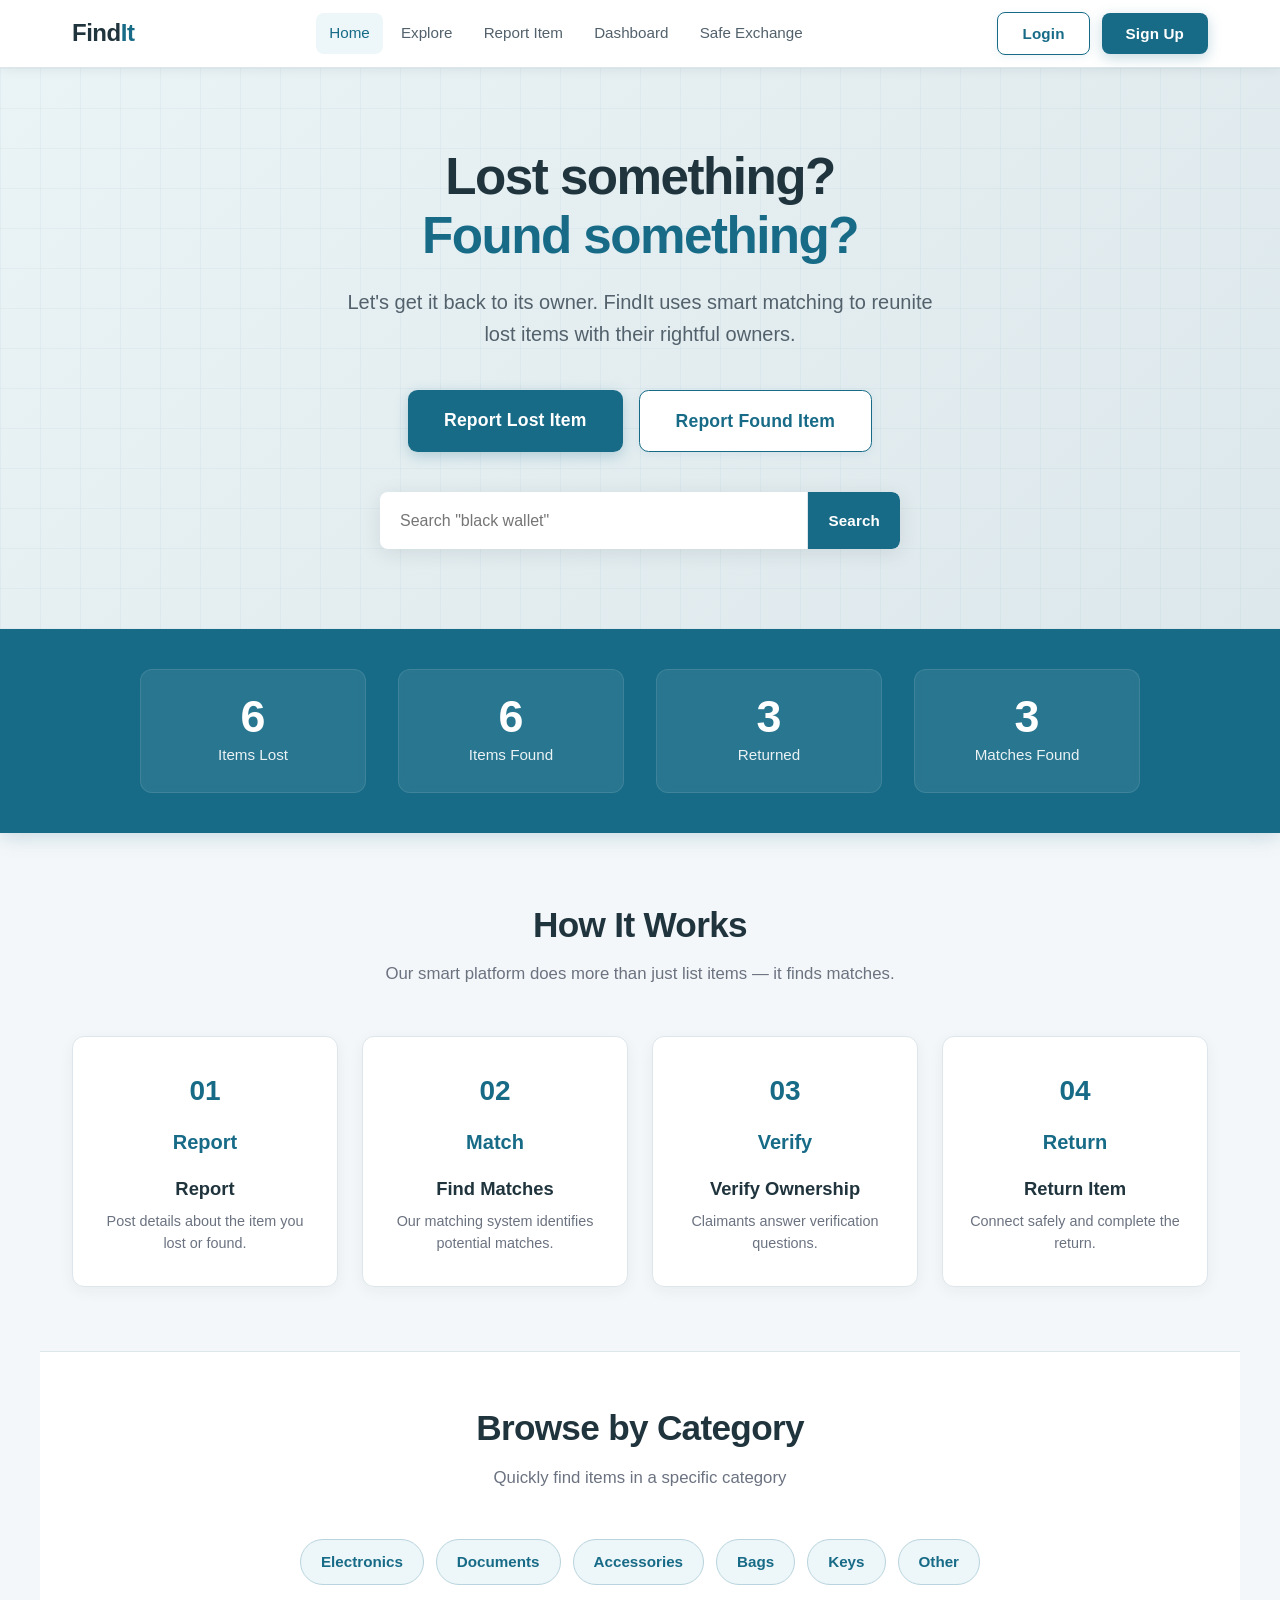
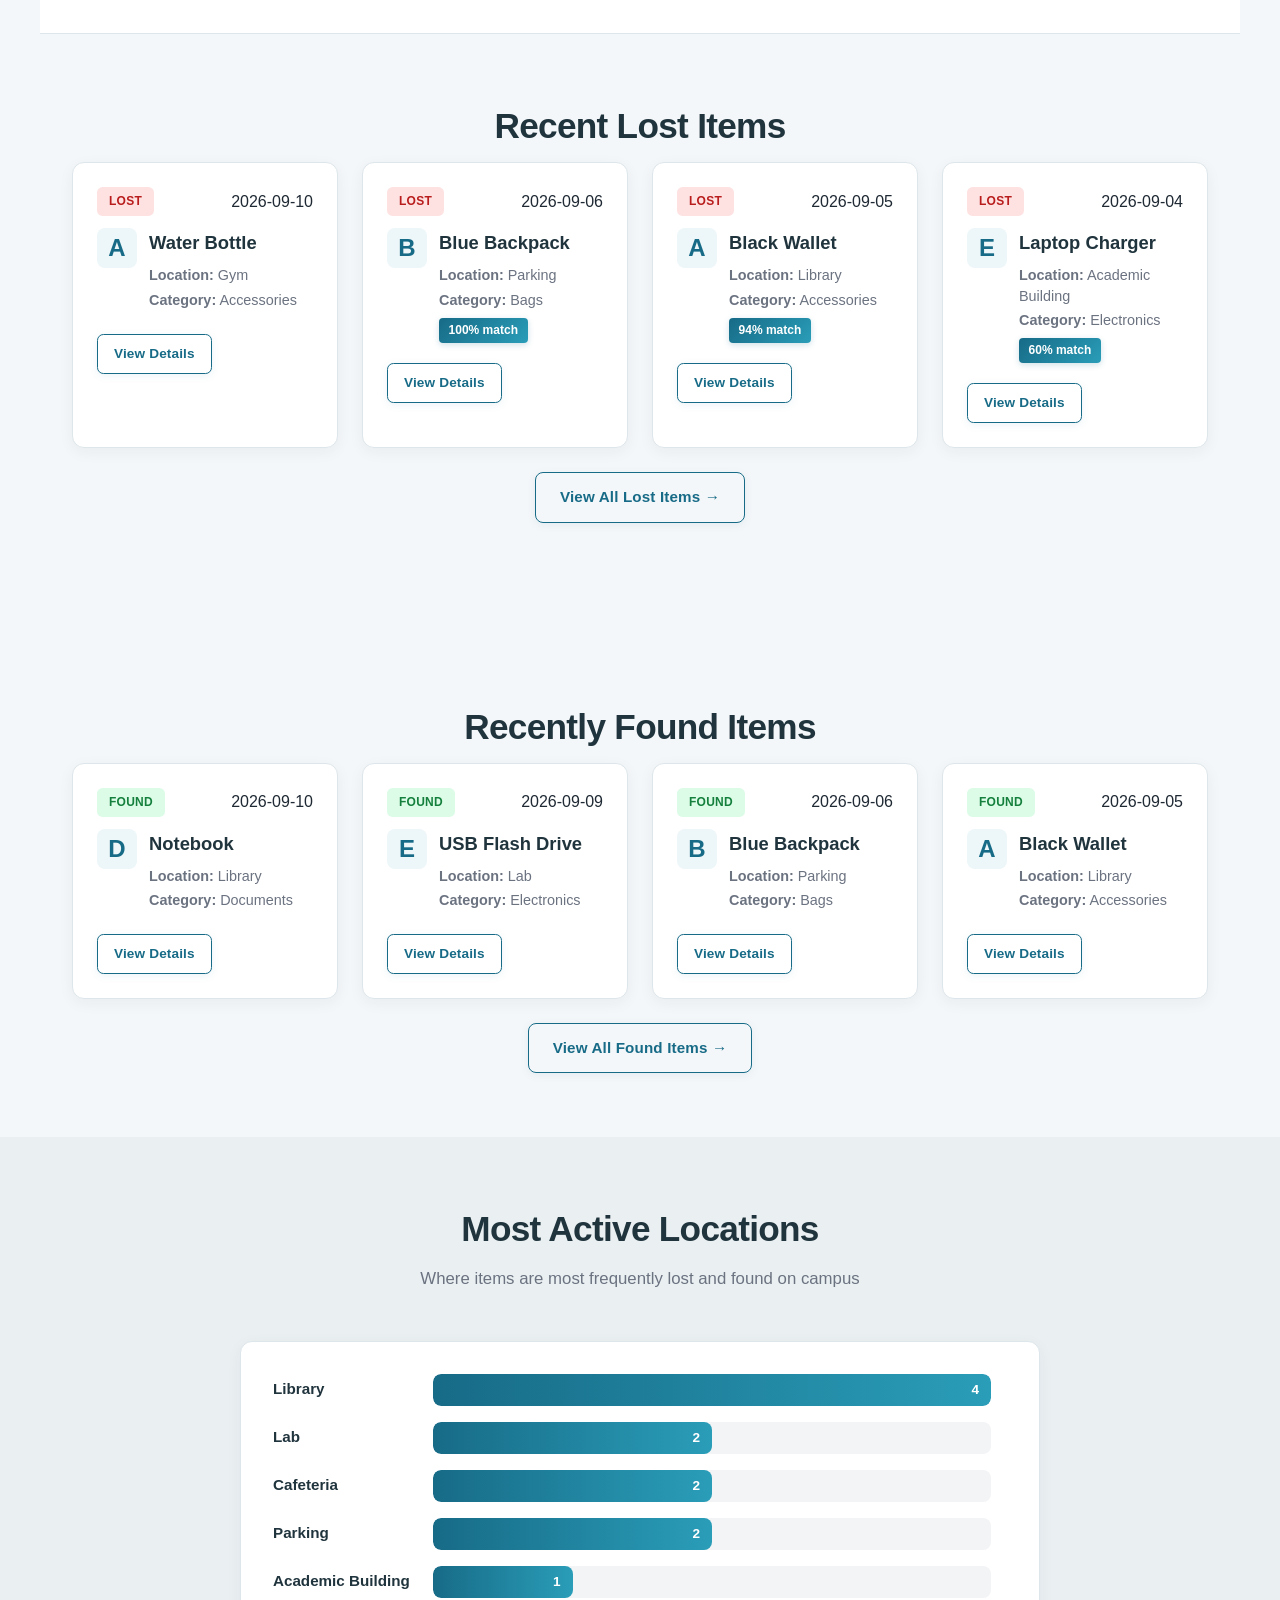
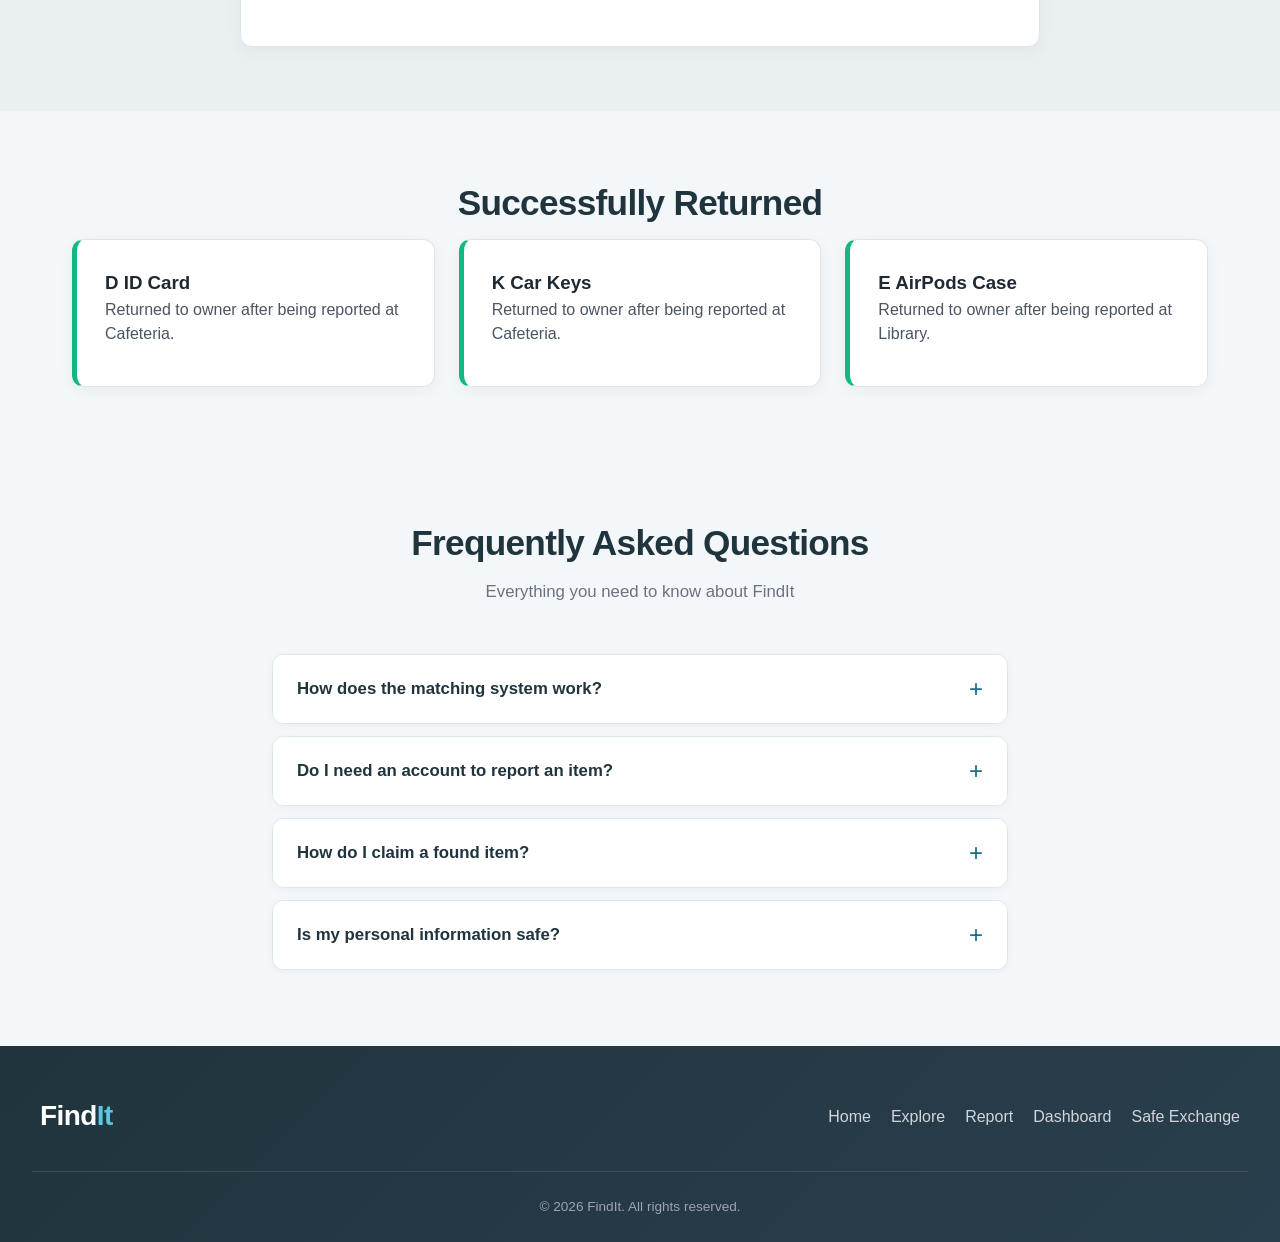
==== index.html @ 4345bff4 "Initial project snapshot\n\nCo-authored-by: Copilot <223556219+Copilot@users.noreply.github.com>" ====
<!DOCTYPE html>
<html lang="en">
<head>
    <meta charset="UTF-8">
    <meta name="viewport" content="width=device-width, initial-scale=1.0">
    <title>FindIt — Smart Lost & Found Platform</title>
    <link rel="stylesheet" href="css/style.css">
</head>
<body>
    <nav class="navbar">
        <div class="nav-container">
            <a href="index.html" class="nav-brand">
                <span>Find<span class="brand-accent">It</span></span>
            </a>
            <div class="nav-links" id="navLinks">
                <a href="index.html" class="nav-link active">Home</a>
                <a href="explore.html" class="nav-link">Explore</a>
                <a href="report.html" class="nav-link">Report Item</a>
                <a href="dashboard.html" class="nav-link">Dashboard</a>
                <a href="safe-exchange.html" class="nav-link">Safe Exchange</a>
            </div>
            <div class="nav-auth" id="navAuth"></div>
            <button class="hamburger" id="hamburger" aria-label="Menu">
                <span></span><span></span><span></span>
            </button>
        </div>
    </nav>

    <section class="hero">
        <div class="hero-bg-pattern"></div>
        <div class="hero-content">
            <h1 class="hero-title">Lost something?<br>
                <span class="hero-highlight">Found something?</span>
            </h1>
            <p class="hero-subtitle">Let's get it back to its owner. FindIt uses smart matching to reunite lost items with their rightful owners.</p>
            <div class="hero-buttons">
                <a href="report.html?type=lost" class="btn btn-primary btn-lg">Report Lost Item</a>
                <a href="report.html?type=found" class="btn btn-secondary btn-lg">Report Found Item</a>
            </div>
            <div class="hero-search">
                <input type="text" id="heroSearchInput" placeholder='Search "black wallet"' class="hero-search-input">
                <button class="btn btn-search" id="heroSearchBtn">Search</button>
            </div>
        </div>
    </section>

    <section class="stats-banner">
        <div class="stats-container" id="statsContainer">
            <div class="stat-card"><div class="stat-number" id="statLost">0</div><div class="stat-label">Items Lost</div></div>
            <div class="stat-card"><div class="stat-number" id="statFound">0</div><div class="stat-label">Items Found</div></div>
            <div class="stat-card"><div class="stat-number" id="statReturned">0</div><div class="stat-label">Returned</div></div>
            <div class="stat-card"><div class="stat-number" id="statMatches">0</div><div class="stat-label">Matches Found</div></div>
        </div>
    </section>

    <section class="how-it-works">
        <h2 class="section-title">How It Works</h2>
        <p class="section-subtitle">Our smart platform does more than just list items — it finds matches.</p>
        <div class="steps-grid">
            <div class="step-card"><div class="step-number">01</div><div class="step-icon">Report</div><h3>Report</h3><p>Post details about the item you lost or found.</p></div>
            <div class="step-card"><div class="step-number">02</div><div class="step-icon">Match</div><h3>Find Matches</h3><p>Our matching system identifies potential matches.</p></div>
            <div class="step-card"><div class="step-number">03</div><div class="step-icon">Verify</div><h3>Verify Ownership</h3><p>Claimants answer verification questions.</p></div>
            <div class="step-card"><div class="step-number">04</div><div class="step-icon">Return</div><h3>Return Item</h3><p>Connect safely and complete the return.</p></div>
        </div>
    </section>

    <section class="category-section">
        <h2 class="section-title">Browse by Category</h2>
        <p class="section-subtitle">Quickly find items in a specific category</p>
        <div class="category-chips">
            <span class="category-chip" data-category="Electronics">Electronics</span>
            <span class="category-chip" data-category="Documents">Documents</span>
            <span class="category-chip" data-category="Accessories">Accessories</span>
            <span class="category-chip" data-category="Bags">Bags</span>
            <span class="category-chip" data-category="Keys">Keys</span>
            <span class="category-chip" data-category="Other">Other</span>
        </div>
    </section>

    <section class="recent-section">
        <h2 class="section-title">Recent Lost Items</h2>
        <div class="items-grid" id="recentLostGrid"><p class="loading-placeholder">Loading items...</p></div>
        <div style="text-align:center; margin-top:1.5rem;"><a href="explore.html?filter=lost" class="btn btn-outline">View All Lost Items →</a></div>
    </section>

    <section class="recent-section" style="margin-top:3rem;">
        <h2 class="section-title">Recently Found Items</h2>
        <div class="items-grid" id="recentFoundGrid"><p class="loading-placeholder">Loading items...</p></div>
        <div style="text-align:center; margin-top:1.5rem;"><a href="explore.html?filter=found" class="btn btn-outline">View All Found Items →</a></div>
    </section>

    <section class="location-section">
        <h2 class="section-title">Most Active Locations</h2>
        <p class="section-subtitle">Where items are most frequently lost and found on campus</p>
        <div class="chart-container" id="locationChart"></div>
    </section>

    <section class="success-section">
        <h2 class="section-title">Successfully Returned</h2>
        <div class="success-stories" id="successStories"><p class="loading-placeholder">Loading success stories...</p></div>
    </section>

    <section class="faq-section">
        <h2 class="section-title">Frequently Asked Questions</h2>
        <p class="section-subtitle">Everything you need to know about FindIt</p>
        <div class="faq-item">
            <button class="faq-question">How does the matching system work?</button>
            <div class="faq-answer"><p>FindIt compares lost and found items by category, color, location, date, and keywords in the description. Items with a match score of 40% or higher are flagged as potential matches.</p></div>
        </div>
        <div class="faq-item">
            <button class="faq-question">Do I need an account to report an item?</button>
            <div class="faq-answer"><p>Yes, you need to create a free account to report lost or found items. Browsing and searching items is available to everyone without signing in.</p></div>
        </div>
        <div class="faq-item">
            <button class="faq-question">How do I claim a found item?</button>
            <div class="faq-answer"><p>Click "This Might Be Mine" on a found item's detail page. You'll answer verification questions about the item's brand and unique features to prove ownership.</p></div>
        </div>
        <div class="faq-item">
            <button class="faq-question">Is my personal information safe?</button>
            <div class="faq-answer"><p>Your contact details are only shared after a claim is approved. Verification answers are checked against item details without revealing them publicly.</p></div>
        </div>
    </section>

    <footer class="footer">
        <div class="footer-content">
            <div class="footer-brand"><span>Find<span class="brand-accent">It</span></span></div>
            <div class="footer-links"><a href="index.html">Home</a><a href="explore.html">Explore</a><a href="report.html">Report</a><a href="dashboard.html">Dashboard</a><a href="safe-exchange.html">Safe Exchange</a></div>
        </div>
        <div class="footer-bottom"><p>© 2026 FindIt. All rights reserved.</p></div>
    </footer>

    <div class="modal-overlay" id="authModal">
        <div class="modal auth-modal">
            <button class="modal-close" id="authModalClose">Close</button>
            <h2 id="authModalTitle">Welcome to FindIt</h2>
            <p class="modal-subtitle" id="authModalSubtitle">Sign in to report items and track your activity.</p>
            <form id="authForm">
                <div id="authNameField" style="display:none;">
                    <label for="authName">Full Name</label>
                    <input type="text" id="authName" placeholder="Enter your name">
                </div>
                <label for="authEmail">Email Address</label>
                <input type="email" id="authEmail" placeholder="you@campus.edu" required>
                <label for="authPassword">Password</label>
                <input type="password" id="authPassword" placeholder="Create a password" minlength="4" required>
                <button type="submit" class="btn btn-primary btn-block" id="authSubmitBtn">Sign In</button>
            </form>
            <p class="auth-toggle" id="authToggleText">New here? <a href="#" id="authToggleLink">Create an account</a></p>
        </div>
    </div>

    <!-- Safe Exchange Contact Modal -->
    <div class="modal-overlay" id="contactModal">
        <div class="modal safe-exchange-modal">
            <button class="modal-close" id="contactModalClose">Close</button>
            <h2>Safe Exchange</h2>
            <p class="modal-subtitle">We will contact the finder for you.</p>
            <div id="contact-modal-body">
                <p>Connecting you to the finder...</p>
            </div>
        </div>
    </div>

    <div class="toast-container" id="toastContainer"></div>

    <script src="js/data.js"></script>
    <script src="js/app.js"></script>
    <script src="js/safe-exchange.js"></script>
    <script src="js/index.js"></script>
</body>
</html>
---- css/style.css ----
/* ===== GLOBAL ===== */
* {
  margin: 0;
  padding: 0;
  box-sizing: border-box;
}

body {
  font-family: "Segoe UI", Arial, sans-serif;
  background-color: #f4f7f9;
  color: #1f2933;
  line-height: 1.6;
}

a {
  text-decoration: none;
  color: inherit;
}

input,
select,
textarea {
  font: inherit;
  color: inherit;
}

input:focus,
select:focus,
textarea:focus {
  outline: 2px solid rgba(23, 107, 135, 0.25);
  border-color: #176b87;
  box-shadow: 0 0 0 3px rgba(23, 107, 135, 0.08);
}

/* ===== BUTTONS ===== */
.btn {
  display: inline-block;
  padding: 0.75rem 1.5rem;
  border-radius: 0.5rem;
  font-weight: 600;
  cursor: pointer;
  border: none;
  transition: all 0.25s ease;
  font-size: 0.95rem;
  letter-spacing: 0.01em;
}

.btn-primary {
  background-color: #176b87;
  color: #fff;
  box-shadow: 0 4px 14px rgba(23, 107, 135, 0.25);
}
.btn-primary:hover {
  background-color: #12576d;
  transform: translateY(-2px);
  box-shadow: 0 6px 20px rgba(23, 107, 135, 0.35);
}

.btn-secondary {
  background-color: #fff;
  color: #176b87;
  border: 1.5px solid #176b87;
  box-shadow: 0 2px 8px rgba(23, 107, 135, 0.08);
}
.btn-secondary:hover {
  background-color: #edf6f8;
  transform: translateY(-2px);
  box-shadow: 0 4px 12px rgba(23, 107, 135, 0.15);
}

.btn-outline {
  background-color: transparent;
  border: 1.5px solid #176b87;
  color: #176b87;
  box-shadow: 0 2px 8px rgba(23, 107, 135, 0.08);
}
.btn-outline:hover {
  background-color: #edf6f8;
  transform: translateY(-2px);
  box-shadow: 0 4px 12px rgba(23, 107, 135, 0.15);
}

.btn-lg {
  padding: 1rem 2.25rem;
  font-size: 1.1rem;
  border-radius: 0.6rem;
}

.btn-block {
  display: block;
  width: 100%;
}

.btn-search {
  background-color: #176b87;
  color: white;
  border-radius: 0 0.5rem 0.5rem 0;
  padding: 0.75rem 1.25rem;
  font-weight: 600;
  border: none;
  transition: background-color 0.2s;
}
.btn-search:hover {
  background-color: #12576d;
}

.btn-sm {
  padding: 0.35rem 0.75rem;
  font-size: 0.8rem;
  border-radius: 0.35rem;
}

/* ===== NAVBAR ===== */
.navbar {
  background-color: #ffffff;
  border-bottom: 1px solid #dde6eb;
  position: sticky;
  top: 0;
  z-index: 100;
  box-shadow: 0 2px 12px rgba(31, 41, 51, 0.06);
}

.nav-container {
  display: flex;
  justify-content: space-between;
  align-items: center;
  max-width: 1200px;
  margin: 0 auto;
  padding: 0.75rem 2rem;
}

.nav-brand {
  font-size: 1.5rem;
  font-weight: 800;
  color: #20343d;
  letter-spacing: -0.02em;
}
.nav-brand .brand-accent {
  color: #176b87;
}

.nav-links {
  display: flex;
  gap: 0.25rem;
}

.nav-link {
  font-weight: 500;
  color: #52616b;
  padding: 0.5rem 0.85rem;
  border-radius: 0.5rem;
  transition: all 0.2s ease;
  font-size: 0.95rem;
}
.nav-link:hover, .nav-link.active {
  background-color: #edf6f8;
  color: #176b87;
}

.nav-auth {
  display: flex;
  align-items: center;
  gap: 0.75rem;
}

.hamburger {
  display: none;
  flex-direction: column;
  cursor: pointer;
  background: none;
  border: none;
  gap: 4px;
  padding: 0.25rem;
}
.hamburger span {
  width: 24px;
  height: 3px;
  background-color: #20343d;
  border-radius: 2px;
  transition: all 0.2s;
}

/* ===== HERO ===== */
.hero {
  position: relative;
  background: linear-gradient(135deg, #eaf3f5 0%, #dde8ec 100%);
  padding: 5rem 2rem;
  overflow: hidden;
}
.hero-bg-pattern {
  position: absolute;
  top: 0;
  left: 0;
  width: 100%;
  height: 100%;
  background-image: linear-gradient(90deg, rgba(23,107,135,0.06) 1px, transparent 1px), linear-gradient(rgba(23,107,135,0.06) 1px, transparent 1px);
  background-size: 40px 40px;
  z-index: 1;
  opacity: 0.7;
}
.hero-content {
  position: relative;
  z-index: 2;
  max-width: 800px;
  margin: 0 auto;
  text-align: center;
  animation: fadeUp 0.8s ease-out;
}
@keyframes fadeUp {
  from { opacity: 0; transform: translateY(20px); }
  to { opacity: 1; transform: translateY(0); }
}
.hero-title {
  font-size: 3.2rem;
  font-weight: 800;
  line-height: 1.15;
  margin-bottom: 1.25rem;
  color: #20343d;
  letter-spacing: -0.03em;
}
.hero-highlight {
  color: #176b87;
}
.hero-subtitle {
  font-size: 1.25rem;
  color: #52616b;
  margin-bottom: 2.5rem;
  max-width: 600px;
  margin-left: auto;
  margin-right: auto;
}
.hero-buttons {
  display: flex;
  gap: 1rem;
  justify-content: center;
  margin-bottom: 2.5rem;
  flex-wrap: wrap;
}
.hero-search {
  display: flex;
  max-width: 520px;
  margin: 0 auto;
  box-shadow: 0 4px 20px rgba(31, 41, 51, 0.1);
  border-radius: 0.5rem;
  overflow: hidden;
}
.hero-search-input {
  flex: 1;
  padding: 1rem 1.25rem;
  border: none;
  border-right: 1px solid #dde6eb;
  font-size: 1rem;
  outline: none;
  background: #fff;
}
.hero-search-input:focus {
  background: #f8fafb;
}

/* ===== STATS ===== */
.stats-banner {
  background-color: #176b87;
  color: white;
  padding: 2.5rem 2rem;
  box-shadow: 0 4px 20px rgba(23, 107, 135, 0.2);
}
.stats-container {
  display: grid;
  grid-template-columns: repeat(4, 1fr);
  gap: 2rem;
  max-width: 1000px;
  margin: 0 auto;
  text-align: center;
}
.stat-card {
  background: rgba(255,255,255,0.08);
  border-radius: 0.75rem;
  padding: 1.5rem 1rem;
  backdrop-filter: blur(4px);
  border: 1px solid rgba(255,255,255,0.1);
  transition: transform 0.2s;
}
.stat-card:hover {
  transform: translateY(-3px);
  background: rgba(255,255,255,0.12);
}
.stat-number {
  font-size: 2.8rem;
  font-weight: 800;
  line-height: 1;
  margin-bottom: 0.25rem;
  color: #fff;
}
.stat-label {
  font-size: 0.95rem;
  opacity: 0.9;
  font-weight: 500;
}

/* ===== HOW IT WORKS ===== */
.how-it-works {
  padding: 4rem 2rem;
  max-width: 1200px;
  margin: 0 auto;
}
.section-title {
  text-align: center;
  font-size: 2.2rem;
  font-weight: 800;
  margin-bottom: 0.5rem;
  color: #20343d;
  letter-spacing: -0.02em;
}
.section-subtitle {
  text-align: center;
  color: #6b7280;
  margin-bottom: 3rem;
  font-size: 1.05rem;
}

.page-title {
  margin-bottom: 0.4rem;
  font-size: 2.2rem;
  font-weight: 800;
  color: #20343d;
  letter-spacing: -0.02em;
}

.page-subtitle {
  margin-bottom: 1.5rem;
  color: #647784;
  font-size: 1.05rem;
}

.steps-grid {
  display: grid;
  grid-template-columns: repeat(4, 1fr);
  gap: 1.5rem;
}
.step-card {
  background: white;
  padding: 2rem 1.5rem;
  border: 1px solid #dde6eb;
  border-radius: 0.75rem;
  text-align: center;
  box-shadow: 0 4px 15px rgba(31,41,51,0.05);
  transition: all 0.25s ease;
}
.step-card:hover {
  transform: translateY(-5px);
  box-shadow: 0 12px 30px rgba(31,41,51,0.1);
  border-color: #b9d4de;
}
.step-number {
  font-size: 1.75rem;
  font-weight: 800;
  color: #176b87;
  margin-bottom: 0.75rem;
}
.step-icon {
  color: #176b87;
  font-size: 1.25rem;
  font-weight: 700;
  margin-bottom: 1rem;
}
.step-card h3 {
  margin-bottom: 0.5rem;
  font-size: 1.15rem;
  color: #20343d;
}
.step-card p {
  color: #6b7280;
  font-size: 0.9rem;
  line-height: 1.5;
}

/* ===== CATEGORY CHIPS ===== */
.category-section {
  padding: 3rem 2rem;
  max-width: 1200px;
  margin: 0 auto;
  background: white;
  border-top: 1px solid #dde6eb;
  border-bottom: 1px solid #dde6eb;
}
.category-chips {
  display: flex;
  flex-wrap: wrap;
  gap: 0.75rem;
  justify-content: center;
}
.category-chip {
  padding: 0.6rem 1.25rem;
  background: #edf6f8;
  border: 1.5px solid #b9d4de;
  border-radius: 2rem;
  font-weight: 600;
  color: #176b87;
  cursor: pointer;
  transition: all 0.2s ease;
  font-size: 0.95rem;
}
.category-chip:hover {
  background: #176b87;
  color: white;
  border-color: #176b87;
  transform: translateY(-2px);
  box-shadow: 0 4px 10px rgba(23, 107, 135, 0.2);
}

/* ===== RECENT ITEMS ===== */
.recent-section {
  padding: 4rem 2rem;
  max-width: 1200px;
  margin: 0 auto;
}
.items-grid {
  display: grid;
  grid-template-columns: repeat(auto-fill, minmax(260px, 1fr));
  gap: 1.5rem;
}
.item-card {
  background: white;
  border: 1px solid #dde6eb;
  border-radius: 0.75rem;
  padding: 1.5rem;
  box-shadow: 0 4px 15px rgba(31,41,51,0.05);
  transition: all 0.25s ease;
}
.item-card:hover {
  border-color: #b9d4de;
  transform: translateY(-4px);
  box-shadow: 0 12px 30px rgba(31,41,51,0.1);
}
.item-card-header {
  display: flex;
  justify-content: space-between;
  align-items: center;
  margin-bottom: 0.75rem;
}
.item-type {
  padding: 0.3rem 0.75rem;
  border-radius: 0.35rem;
  font-size: 0.75rem;
  font-weight: 700;
  letter-spacing: 0.02em;
}
.item-type.lost { background: #fee2e2; color: #b91c1c; }
.item-type.found { background: #dcfce7; color: #15803d; }
.item-type.returned { background: #e0f2fe; color: #0369a1; }
.item-card h3 {
  margin-bottom: 0.5rem;
  font-size: 1.15rem;
  color: #20343d;
}
.item-card p {
  color: #6b7280;
  font-size: 0.9rem;
  margin-bottom: 0.25rem;
  line-height: 1.4;
}
.item-card .btn {
  margin-top: 0.75rem;
  font-size: 0.85rem;
  padding: 0.5rem 1rem;
  border-radius: 0.4rem;
}

/* ===== LOCATION CHART ===== */
.location-section {
  padding: 4rem 2rem;
  background-color: #eaf0f2;
}
.chart-container {
  max-width: 800px;
  margin: 0 auto;
  background: white;
  padding: 2rem;
  border: 1px solid #dde6eb;
  border-radius: 0.75rem;
  box-shadow: 0 4px 15px rgba(31,41,51,0.05);
}
.chart-bar {
  display: flex;
  align-items: center;
  margin-bottom: 1rem;
}
.chart-label {
  width: 160px;
  font-weight: 600;
  color: #20343d;
  font-size: 0.95rem;
}
.chart-track {
  flex: 1;
  background: #f3f4f6;
  height: 32px;
  border-radius: 0.5rem;
  margin-right: 1rem;
  position: relative;
  overflow: hidden;
}
.chart-fill {
  height: 100%;
  background: linear-gradient(90deg, #176b87, #2a9db8);
  border-radius: 0.5rem;
  color: white;
  display: flex;
  align-items: center;
  justify-content: flex-end;
  padding-right: 0.75rem;
  font-size: 0.85rem;
  font-weight: 700;
  min-width: 50px;
  transition: width 0.5s ease;
}

/* ===== SUCCESS STORIES ===== */
.success-section {
  padding: 4rem 2rem;
  max-width: 1200px;
  margin: 0 auto;
}
.success-stories {
  display: grid;
  grid-template-columns: repeat(auto-fill, minmax(320px, 1fr));
  gap: 1.5rem;
}
.success-card {
  background: white;
  padding: 1.75rem;
  border: 1px solid #dde6eb;
  border-radius: 0.75rem;
  box-shadow: 0 4px 15px rgba(31,41,51,0.05);
  border-left: 5px solid #10b981;
  transition: all 0.25s ease;
}
.success-card:hover {
  transform: translateY(-3px);
  box-shadow: 0 12px 30px rgba(31,41,51,0.1);
}
.success-card p {
  color: #4b5563;
  margin-bottom: 0.75rem;
  line-height: 1.5;
}

/* ===== FOOTER ===== */
.footer {
  background: linear-gradient(135deg, #20343d 0%, #2a3f4d 100%);
  color: white;
  padding: 3rem 2rem 1.5rem;
}
.footer-content {
  display: flex;
  justify-content: space-between;
  align-items: center;
  max-width: 1200px;
  margin: 0 auto;
  flex-wrap: wrap;
  gap: 1rem;
}
.footer-brand {
  font-size: 1.75rem;
  font-weight: 800;
  letter-spacing: -0.02em;
}
.footer-brand .brand-accent {
  color: #5ec4e0;
}
.footer-links a {
  margin-left: 1.25rem;
  color: #d1d5db;
  font-weight: 500;
  transition: color 0.2s;
}
.footer-links a:hover {
  color: #5ec4e0;
}
.footer-bottom {
  text-align: center;
  margin-top: 2rem;
  padding-top: 1.5rem;
  border-top: 1px solid rgba(255,255,255,0.1);
  color: #9ca3af;
  font-size: 0.85rem;
}

/* ===== AUTH MODAL ===== */
.modal-overlay {
  display: none;
  position: fixed;
  top: 0;
  left: 0;
  width: 100%;
  height: 100%;
  background: rgba(31, 41, 51, 0.55);
  z-index: 200;
  justify-content: center;
  align-items: center;
  backdrop-filter: blur(4px);
}
.modal {
  background: white;
  padding: 2.5rem;
  border-radius: 0.75rem;
  width: 90%;
  max-width: 420px;
  position: relative;
  box-shadow: 0 20px 50px rgba(0,0,0,0.25);
  animation: modalIn 0.3s ease-out;
}
@keyframes modalIn {
  from { opacity: 0; transform: scale(0.95); }
  to { opacity: 1; transform: scale(1); }
}
.modal-close {
  position: absolute;
  top: 1rem;
  right: 1rem;
  background: #f3f4f6;
  border: none;
  width: 36px;
  height: 36px;
  border-radius: 50%;
  font-size: 1.1rem;
  cursor: pointer;
  color: #20343d;
  transition: background 0.2s;
  display: flex;
  align-items: center;
  justify-content: center;
}
.modal-close:hover {
  background: #dde6eb;
}
.modal h2 {
  margin-bottom: 0.5rem;
  font-size: 1.5rem;
  color: #20343d;
}
.modal-subtitle {
  color: #6b7280;
  margin-bottom: 1.5rem;
  font-size: 0.95rem;
}
.form-group {
  margin-bottom: 1rem;
}
.form-group label {
  display: block;
  margin-bottom: 0.35rem;
  font-weight: 600;
  color: #37474f;
  font-size: 0.9rem;
}
.form-group input,
.form-group select,
.form-group textarea {
  width: 100%;
  padding: 0.75rem;
  border: 1.5px solid #dde6eb;
  border-radius: 0.5rem;
  font-size: 1rem;
  transition: border-color 0.2s, box-shadow 0.2s;
}
.form-group input:focus,
.form-group select:focus,
.form-group textarea:focus {
  border-color: #176b87;
  box-shadow: 0 0 0 3px rgba(23, 107, 135, 0.1);
}

.modal form label {
  display: block;
  margin: 0.75rem 0 0.35rem;
  font-weight: 600;
  color: #37474f;
}

.modal form input {
  width: 100%;
  padding: 0.75rem;
  border: 1.5px solid #dde6eb;
  border-radius: 0.5rem;
}
.auth-toggle {
  margin-top: 1.25rem;
  text-align: center;
  color: #6b7280;
  font-size: 0.9rem;
}
.auth-toggle a {
  color: #176b87;
  font-weight: 600;
  text-decoration: underline;
  text-underline-offset: 2px;
}

/* ===== TOAST ===== */
.toast-container {
  position: fixed;
  bottom: 2rem;
  right: 2rem;
  z-index: 300;
}
.toast {
  background: #20343d;
  color: white;
  padding: 1rem 1.5rem;
  border-radius: 0.5rem;
  margin-top: 0.5rem;
  animation: slideIn 0.3s ease-out;
  box-shadow: 0 10px 25px rgba(0,0,0,0.2);
  font-weight: 500;
}
@keyframes slideIn {
  from { transform: translateX(100%); opacity: 0; }
  to { transform: translateX(0); opacity: 1; }
}

/* ===== EXPLORE PAGE ===== */
.explore-main, .report-main, .dashboard-main, .details-main {
  padding: 3rem 2rem;
  max-width: 1200px;
  margin: 0 auto;
}
.filter-panel {
  display: grid;
  grid-template-columns: 2fr 1fr 1fr 1fr 1fr auto;
  gap: 0.75rem;
  margin-bottom: 1.5rem;
  background: white;
  padding: 1.25rem;
  border: 1px solid #dde6eb;
  border-radius: 0.75rem;
  box-shadow: 0 4px 15px rgba(31,41,51,0.05);
}
.filter-search {
  padding: 0.75rem;
  border: 1.5px solid #dde6eb;
  border-radius: 0.5rem;
  font-size: 0.95rem;
  transition: border-color 0.2s;
}
.filter-search:focus {
  border-color: #176b87;
}
.results-count {
  margin-bottom: 1rem;
  font-weight: 600;
  color: #52616b;
  font-size: 1rem;
}
.pagination {
  display: flex;
  justify-content: center;
  gap: 0.5rem;
  margin-top: 2rem;
}
.pagination button {
  padding: 0.6rem 1.1rem;
  border: 1.5px solid #dde6eb;
  background: white;
  cursor: pointer;
  border-radius: 0.5rem;
  font-weight: 500;
  transition: all 0.2s;
}
.pagination button:hover {
  background: #edf6f8;
  border-color: #176b87;
}
.pagination button.active {
  background: #176b87;
  color: white;
  border-color: #176b87;
}

/* ===== REPORT FORM ===== */
.report-form {
  background: white;
  padding: 2.5rem;
  border: 1px solid #dde6eb;
  border-radius: 0.75rem;
  box-shadow: 0 4px 15px rgba(31,41,51,0.05);
}
.form-section {
  margin-bottom: 2.5rem;
}
.form-section h2 {
  margin-bottom: 1.25rem;
  font-size: 1.3rem;
  color: #20343d;
  font-weight: 700;
}
.radio-group {
  display: flex;
  gap: 1rem;
}
.radio-card {
  flex: 1;
  cursor: pointer;
}
.radio-card input {
  display: none;
}
.radio-content {
  display: block;
  padding: 1.25rem;
  border: 2px solid #dde6eb;
  border-radius: 0.5rem;
  text-align: center;
  font-weight: 600;
  transition: all 0.2s ease;
  color: #20343d;
}
.radio-card input:checked + .radio-content {
  border-color: #176b87;
  background: #edf6f8;
  color: #176b87;
  box-shadow: 0 4px 10px rgba(23, 107, 135, 0.1);
}
.form-grid {
  display: grid;
  grid-template-columns: 1fr 1fr;
  gap: 1rem;
}
.full-width {
  grid-column: span 2;
}

/* ===== DETAILS PAGE ===== */
.item-detail-card {
  background: white;
  border: 1px solid #dde6eb;
  border-radius: 0.75rem;
  padding: 2rem;
  box-shadow: 0 4px 15px rgba(31,41,51,0.05);
  display: flex;
  gap: 2rem;
  flex-wrap: wrap;
}
.item-detail-info {
  flex: 1;
  min-width: 250px;
}
.item-detail-info h2 {
  margin-bottom: 0.75rem;
  font-size: 1.5rem;
  color: #20343d;
}
.item-detail-info p {
  margin-bottom: 0.5rem;
  color: #4b5563;
  line-height: 1.5;
}
.match-score {
  display: inline-block;
  background: linear-gradient(135deg, #176b87, #2a9db8);
  color: white;
  padding: 0.35rem 0.85rem;
  border-radius: 0.35rem;
  font-weight: 700;
  margin-bottom: 1rem;
  box-shadow: 0 2px 8px rgba(23, 107, 135, 0.25);
}

/* ===== DASHBOARD ===== */
.dashboard-stats {
  display: grid;
  grid-template-columns: repeat(4, 1fr);
  gap: 1rem;
  margin-bottom: 2.5rem;
}
@media (max-width: 768px) {
  .dashboard-stats {
    grid-template-columns: repeat(2, 1fr);
  }
}
.dash-stat {
  background: white;
  padding: 1.5rem;
  border-radius: 0.75rem;
  text-align: center;
  box-shadow: 0 4px 15px rgba(31,41,51,0.05);
  border: 1px solid #dde6eb;
  transition: transform 0.2s;
}
.dash-stat:hover {
  transform: translateY(-3px);
}
.dash-stat-number {
  font-size: 2.2rem;
  font-weight: 800;
  color: #176b87;
  line-height: 1;
}
.dashboard-sections {
  display: grid;
  grid-template-columns: repeat(3, 1fr);
  gap: 1.5rem;
}
.dashboard-column {
  background: white;
  padding: 1.5rem;
  border-radius: 0.75rem;
  box-shadow: 0 4px 15px rgba(31,41,51,0.05);
  border: 1px solid #dde6eb;
}
.dashboard-column h2 {
  margin-bottom: 1rem;
  font-size: 1.2rem;
  color: #20343d;
  font-weight: 700;
}
.dashboard-item {
  padding: 0.75rem 0;
  border-bottom: 1px solid #f3f4f6;
}
.dashboard-item:last-child {
  border-bottom: none;
}

/* ===== RESPONSIVE ===== */
@media (max-width: 768px) {
  .nav-links {
    display: none;
    flex-direction: column;
    width: 100%;
    background: white;
    position: absolute;
    top: 70px;
    left: 0;
    padding: 1rem;
    box-shadow: 0 10px 25px rgba(0,0,0,0.1);
    border-top: 1px solid #dde6eb;
    border-radius: 0 0 0.75rem 0.75rem;
  }
  .nav-links.active {
    display: flex;
  }
  .hamburger {
    display: flex;
  }
  .steps-grid {
    grid-template-columns: 1fr 1fr;
  }
  .stats-container {
    grid-template-columns: 1fr 1fr;
  }
  .filter-panel {
    grid-template-columns: 1fr;
  }
  .form-grid {
    grid-template-columns: 1fr;
  }
  .full-width {
    grid-column: span 1;
  }
  .dashboard-sections {
    grid-template-columns: 1fr;
  }
  .report-layout {
    grid-template-columns: 1fr;
  }
  .details-layout {
    grid-template-columns: 1fr;
  }
  .hero-title {
    font-size: 2.2rem;
  }
  .item-detail-card {
    flex-direction: column;
  }
}

/* ===== ITEM CARD ENHANCEMENTS ===== */
.item-card-body {
  display: flex;
  gap: 0.75rem;
  align-items: flex-start;
  margin-bottom: 0.5rem;
}
.item-icon {
  font-size: 1.5rem;
  line-height: 1;
  flex-shrink: 0;
  display: inline-flex;
  align-items: center;
  justify-content: center;
  width: 2.5rem;
  height: 2.5rem;
  border-radius: 0.5rem;
  background: #edf6f8;
  color: #176b87;
  font-weight: 700;
}
.match-badge {
  display: inline-block;
  background: linear-gradient(135deg, #176b87, #2a9db8);
  color: white;
  padding: 0.2rem 0.6rem;
  border-radius: 0.25rem;
  font-size: 0.75rem;
  font-weight: 700;
  margin-top: 0.25rem;
  box-shadow: 0 2px 6px rgba(23, 107, 135, 0.2);
}
.btn-sm {
  padding: 0.35rem 0.75rem;
  font-size: 0.8rem;
  margin-top: 0.5rem;
  border-radius: 0.35rem;
}

/* ===== EMPTY STATE ===== */
.empty-state {
  padding: 2rem;
  border: 2px dashed #dde6eb;
  border-radius: 0.75rem;
  text-align: center;
  color: #6b7280;
  background: #fafbfc;
}
.empty-state p {
  margin-bottom: 0.75rem;
  font-size: 1.05rem;
}
.loading-placeholder {
  padding: 2.5rem;
  text-align: center;
  color: #9ca3af;
  font-style: italic;
  font-size: 1rem;
}

/* ===== FILTER TAGS ===== */
.filter-tags {
  display: flex;
  flex-wrap: wrap;
  gap: 0.5rem;
  margin-bottom: 1rem;
}
.filter-tag {
  display: inline-flex;
  align-items: center;
  gap: 0.35rem;
  padding: 0.4rem 0.85rem;
  background: #edf6f8;
  border: 1.5px solid #b9d4de;
  border-radius: 2rem;
  font-size: 0.85rem;
  color: #176b87;
  cursor: pointer;
  font-weight: 500;
  transition: all 0.2s;
}
.filter-tag:hover {
  background: #176b87;
  color: white;
  border-color: #176b87;
}
.sort-bar {
  display: flex;
  align-items: center;
  gap: 0.75rem;
  margin-bottom: 1rem;
}
.sort-bar label {
  font-weight: 600;
  color: #52616b;
  font-size: 0.95rem;
}
.sort-bar select {
  padding: 0.6rem 0.75rem;
  border: 1.5px solid #dde6eb;
  border-radius: 0.5rem;
  font-size: 0.95rem;
  background: white;
  cursor: pointer;
  transition: border-color 0.2s;
}
.sort-bar select:focus {
  border-color: #176b87;
}

/* ===== DETAILS LAYOUT ===== */
.breadcrumb {
  margin-bottom: 1rem;
  color: #6b7280;
  font-size: 0.9rem;
}
.breadcrumb a {
  color: #176b87;
  font-weight: 500;
}
.breadcrumb a:hover {
  text-decoration: underline;
}
.details-layout {
  display: grid;
  grid-template-columns: 1fr 280px;
  gap: 1.5rem;
  align-items: start;
}
.related-items {
  background: white;
  border: 1px solid #dde6eb;
  border-radius: 0.75rem;
  padding: 1.25rem;
  box-shadow: 0 4px 15px rgba(31,41,51,0.05);
}
.related-items h3 {
  margin-bottom: 1rem;
  font-size: 1.1rem;
  color: #20343d;
  font-weight: 700;
}
.related-item {
  padding: 0.75rem 0;
  border-bottom: 1px solid #f3f4f6;
}
.related-item:last-child {
  border-bottom: none;
}
.related-item a {
  color: #176b87;
  font-weight: 600;
  transition: color 0.2s;
}
.related-item a:hover {
  color: #12576d;
}
.item-detail-visual {
  width: 200px;
  height: 200px;
  background: linear-gradient(135deg, #edf6f8, #dde8ec);
  border: 1.5px solid #dde6eb;
  border-radius: 0.75rem;
  display: flex;
  flex-direction: column;
  align-items: center;
  justify-content: center;
  gap: 0.5rem;
}
.item-detail-visual .item-icon-large {
  font-size: 4rem;
}
.color-swatch {
  width: 24px;
  height: 24px;
  border-radius: 50%;
  border: 2px solid #dde6eb;
  display: inline-block;
  vertical-align: middle;
  margin-left: 0.5rem;
  box-shadow: 0 2px 4px rgba(0,0,0,0.1);
}

/* ===== REPORT LAYOUT ===== */
.report-layout {
  display: grid;
  grid-template-columns: 1fr 280px;
  gap: 1.5rem;
  align-items: start;
}
.tips-sidebar {
  background: white;
  border: 1px solid #dde6eb;
  border-radius: 0.75rem;
  padding: 1.25rem;
  box-shadow: 0 4px 15px rgba(31,41,51,0.05);
  position: sticky;
  top: 80px;
}
.tips-sidebar h3 {
  margin-bottom: 1rem;
  color: #176b87;
  font-size: 1.1rem;
  font-weight: 700;
}
.tips-sidebar ul {
  list-style: none;
  padding: 0;
}
.tips-sidebar li {
  padding: 0.5rem 0;
  border-bottom: 1px solid #f3f4f6;
  font-size: 0.9rem;
  color: #6b7280;
}
.tips-sidebar li:last-child {
  border-bottom: none;
}
.tips-sidebar li::before {
  content: '- ';
  color: #176b87;
  font-weight: bold;
}
.photo-preview {
  margin-top: 0.5rem;
  max-width: 200px;
  max-height: 150px;
  border-radius: 0.5rem;
  border: 1.5px solid #dde6eb;
  display: none;
  box-shadow: 0 2px 8px rgba(0,0,0,0.05);
}
.photo-preview.visible {
  display: block;
}
.char-counter {
  font-size: 0.8rem;
  color: #9ca3af;
  text-align: right;
  margin-top: 0.25rem;
}
.form-error {
  color: #b91c1c;
  font-size: 0.8rem;
  margin-top: 0.25rem;
  display: none;
  font-weight: 500;
}
.form-group.has-error input,
.form-group.has-error select,
.form-group.has-error textarea {
  border-color: #b91c1c;
  box-shadow: 0 0 0 3px rgba(185, 28, 28, 0.08);
}
.form-group.has-error .form-error {
  display: block;
}

/* ===== SAFE EXCHANGE PAGE ===== */
.safe-exchange-main {
    max-width: 1100px;
    margin: 0 auto;
    padding: 2rem;
}
.safe-exchange-main .page-title {
    text-align: center;
    margin-bottom: 0.5rem;
}
.safe-exchange-main .page-subtitle {
    text-align: center;
    color: #6b7280;
    margin-bottom: 2rem;
}
.exchange-grid {
    display: grid;
    grid-template-columns: repeat(auto-fit, minmax(300px, 1fr));
    gap: 1.5rem;
    margin-bottom: 2rem;
}
.exchange-card {
    background: white;
    border: 1px solid #dde6eb;
    border-radius: 0.75rem;
    padding: 1.5rem;
    box-shadow: 0 2px 8px rgba(31,41,51,0.04);
}
.exchange-card h2 {
    margin-top: 0;
    margin-bottom: 1rem;
    color: #20343d;
    font-size: 1.2rem;
}
.exchange-card p {
    color: #6b7280;
    font-size: 0.9rem;
}
.checklist {
    list-style: none;
    padding: 0;
}
.checklist li {
    padding: 0.5rem 0;
    border-bottom: 1px solid #f3f4f6;
    color: #37474f;
    font-size: 0.9rem;
}
.checklist li:last-child {
    border-bottom: none;
}
.meeting-locations {
    list-style: none;
    padding: 0;
}
.meeting-locations li {
    padding: 0.5rem 0;
    color: #37474f;
    font-size: 0.9rem;
}
.exchange-result {
    background: white;
    border: 1px solid #dde6eb;
    border-radius: 0.75rem;
    padding: 1.5rem;
    margin-bottom: 2rem;
    box-shadow: 0 2px 8px rgba(31,41,51,0.04);
}
.exchange-result h2 {
    margin-top: 0;
    color: #20343d;
}
.verification-code {
    display: inline-block;
    background: #edf6f8;
    color: #176b87;
    font-weight: 700;
    font-size: 1.2rem;
    padding: 0.25rem 0.75rem;
    border-radius: 0.35rem;
    border: 1px dashed #176b87;
}
.modal-actions {
    display: flex;
    gap: 0.5rem;
    margin-top: 1rem;
}
.exchange-item {
    padding: 0.75rem;
    border-bottom: 1px solid #f3f4f6;
    font-size: 0.9rem;
}
.exchange-item:last-child {
    border-bottom: none;
}
.safe-exchange-modal {
    max-width: 500px;
}
.safe-exchange-modal .verification-code {
    font-size: 1.5rem;
    padding: 0.5rem 1rem;
}

/* ===== IMAGE PLACEHOLDER ===== */
.photo-preview:not(.visible) {
    display: block;
    background: #f3f4f6;
    border: 1.5px dashed #9ca3af;
    min-height: 100px;
    max-width: 200px;
    max-height: 150px;
    border-radius: 0.5rem;
    display: flex;
    align-items: center;
    justify-content: center;
    color: #6b7280;
    font-size: 0.9rem;
    font-style: italic;
}
.photo-preview:not(.visible)::before {
    content: "No photo uploaded";
}

/* ===== DASHBOARD ENHANCEMENTS ===== */
.dashboard-item-header {
  display: flex;
  align-items: center;
  gap: 0.5rem;
  margin-bottom: 0.25rem;
}
.dashboard-item-meta {
  font-size: 0.85rem;
  color: #6b7280;
  margin-bottom: 0.5rem;
}
.claim-actions {
  display: flex;
  gap: 0.5rem;
  margin-top: 0.5rem;
}
.claim-status {
  display: inline-block;
  padding: 0.25rem 0.6rem;
  border-radius: 0.35rem;
  font-size: 0.75rem;
  font-weight: 700;
  margin-bottom: 0.5rem;
}
.claim-pending { background: #fef3c7; color: #92400e; }
.claim-approved { background: #dcfce7; color: #15803d; }
.claim-rejected { background: #fee2e2; color: #b91c1c; }
.claim-completed { background: #e0f2fe; color: #0369a1; }
.dash-stat .stat-label {
  color: #6b7280;
  margin-top: 0.25rem;
  font-weight: 500;
}

/* ===== FAQ ACCORDION ===== */
.faq-section {
  padding: 4rem 2rem;
  max-width: 800px;
  margin: 0 auto;
}
.faq-item {
  background: white;
  border: 1px solid #dde6eb;
  border-radius: 0.75rem;
  margin-bottom: 0.75rem;
  overflow: hidden;
  box-shadow: 0 2px 8px rgba(31,41,51,0.04);
  transition: box-shadow 0.2s;
}
.faq-item:hover {
  box-shadow: 0 4px 12px rgba(31,41,51,0.08);
}
.faq-question {
  width: 100%;
  padding: 1.25rem 1.5rem;
  background: white;
  border: none;
  text-align: left;
  font-weight: 600;
  font-size: 1.05rem;
  cursor: pointer;
  display: flex;
  justify-content: space-between;
  align-items: center;
  color: #20343d;
  transition: background 0.2s;
}
.faq-question:hover {
  background: #f8fafb;
}
.faq-question::after {
  content: '+';
  font-size: 1.5rem;
  color: #176b87;
  font-weight: 300;
  transition: transform 0.2s;
}
.faq-item.active .faq-question::after {
  content: '−';
}
.faq-answer {
  max-height: 0;
  overflow: hidden;
  transition: max-height 0.35s ease;
}
.faq-item.active .faq-answer {
  max-height: 300px;
}
.faq-answer p {
  padding: 0 1.5rem 1.25rem;
  color: #6b7280;
  font-size: 0.95rem;
  line-height: 1.6;
}
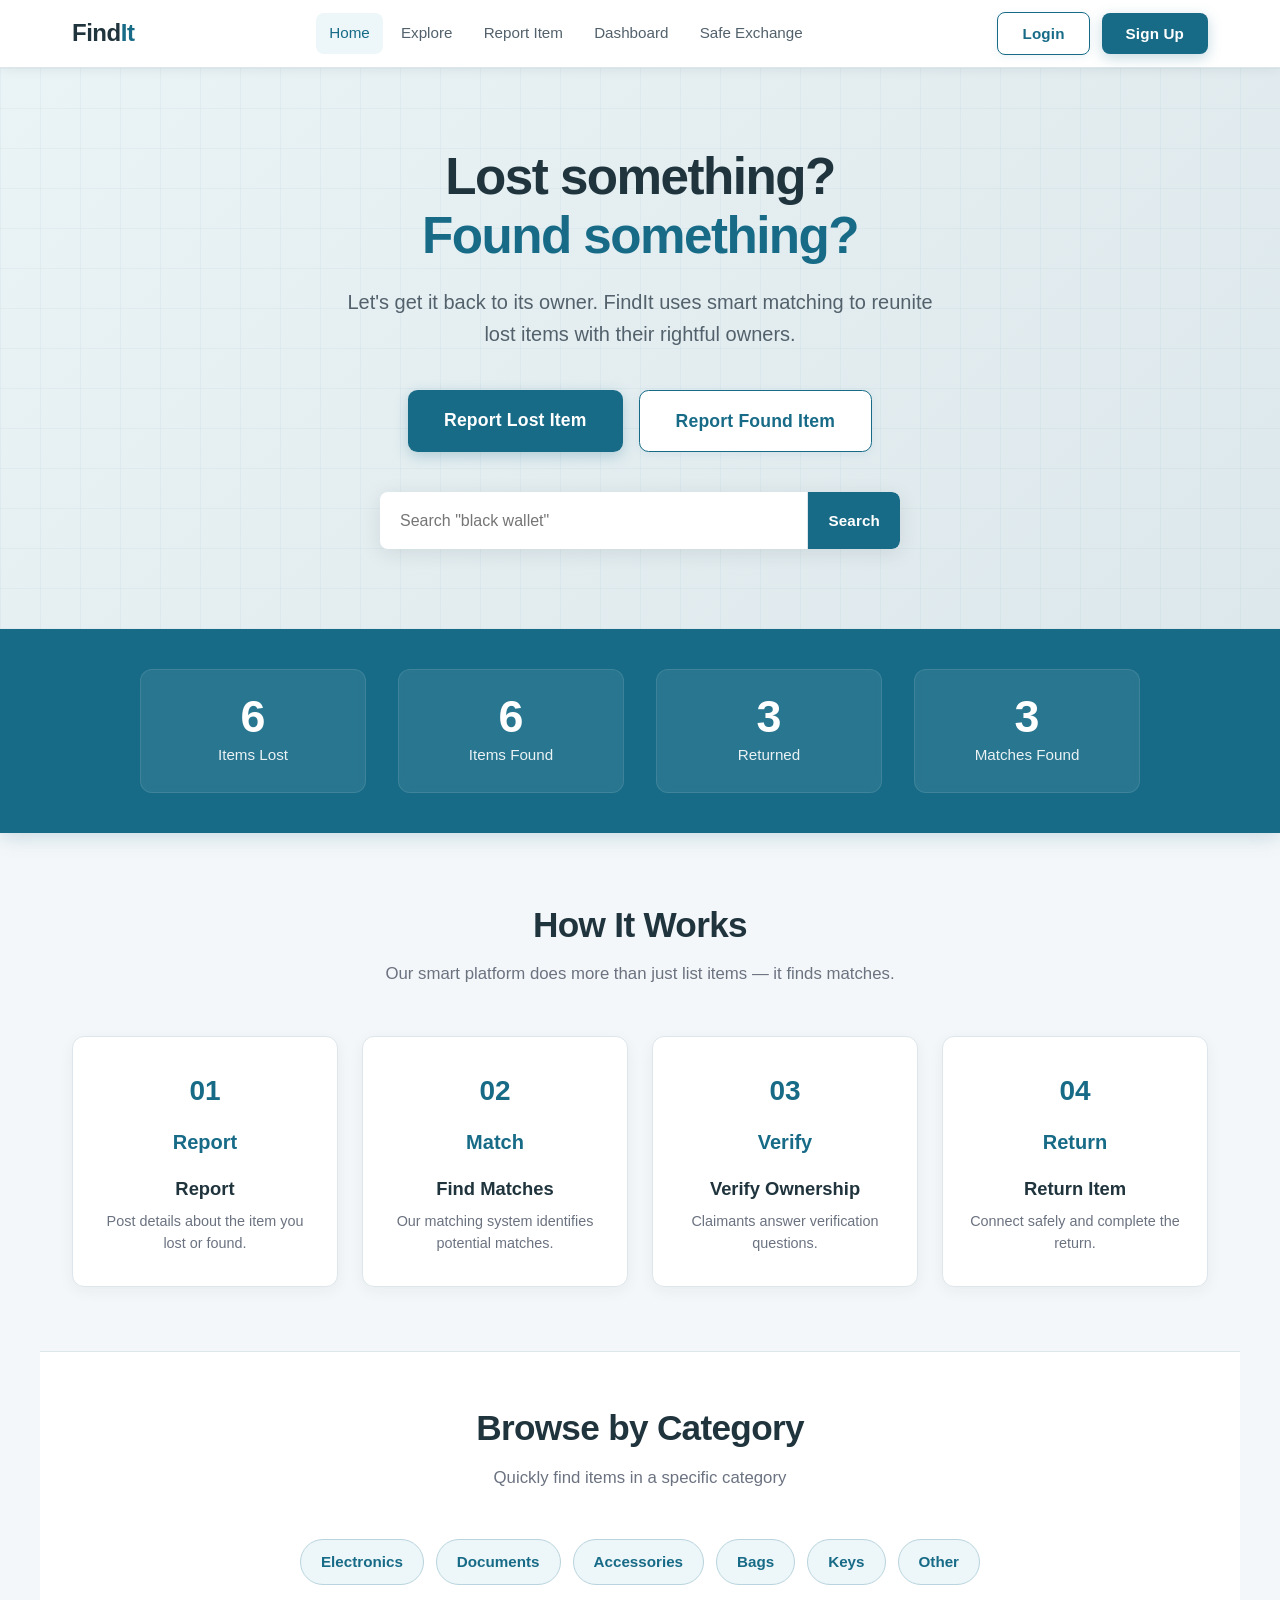
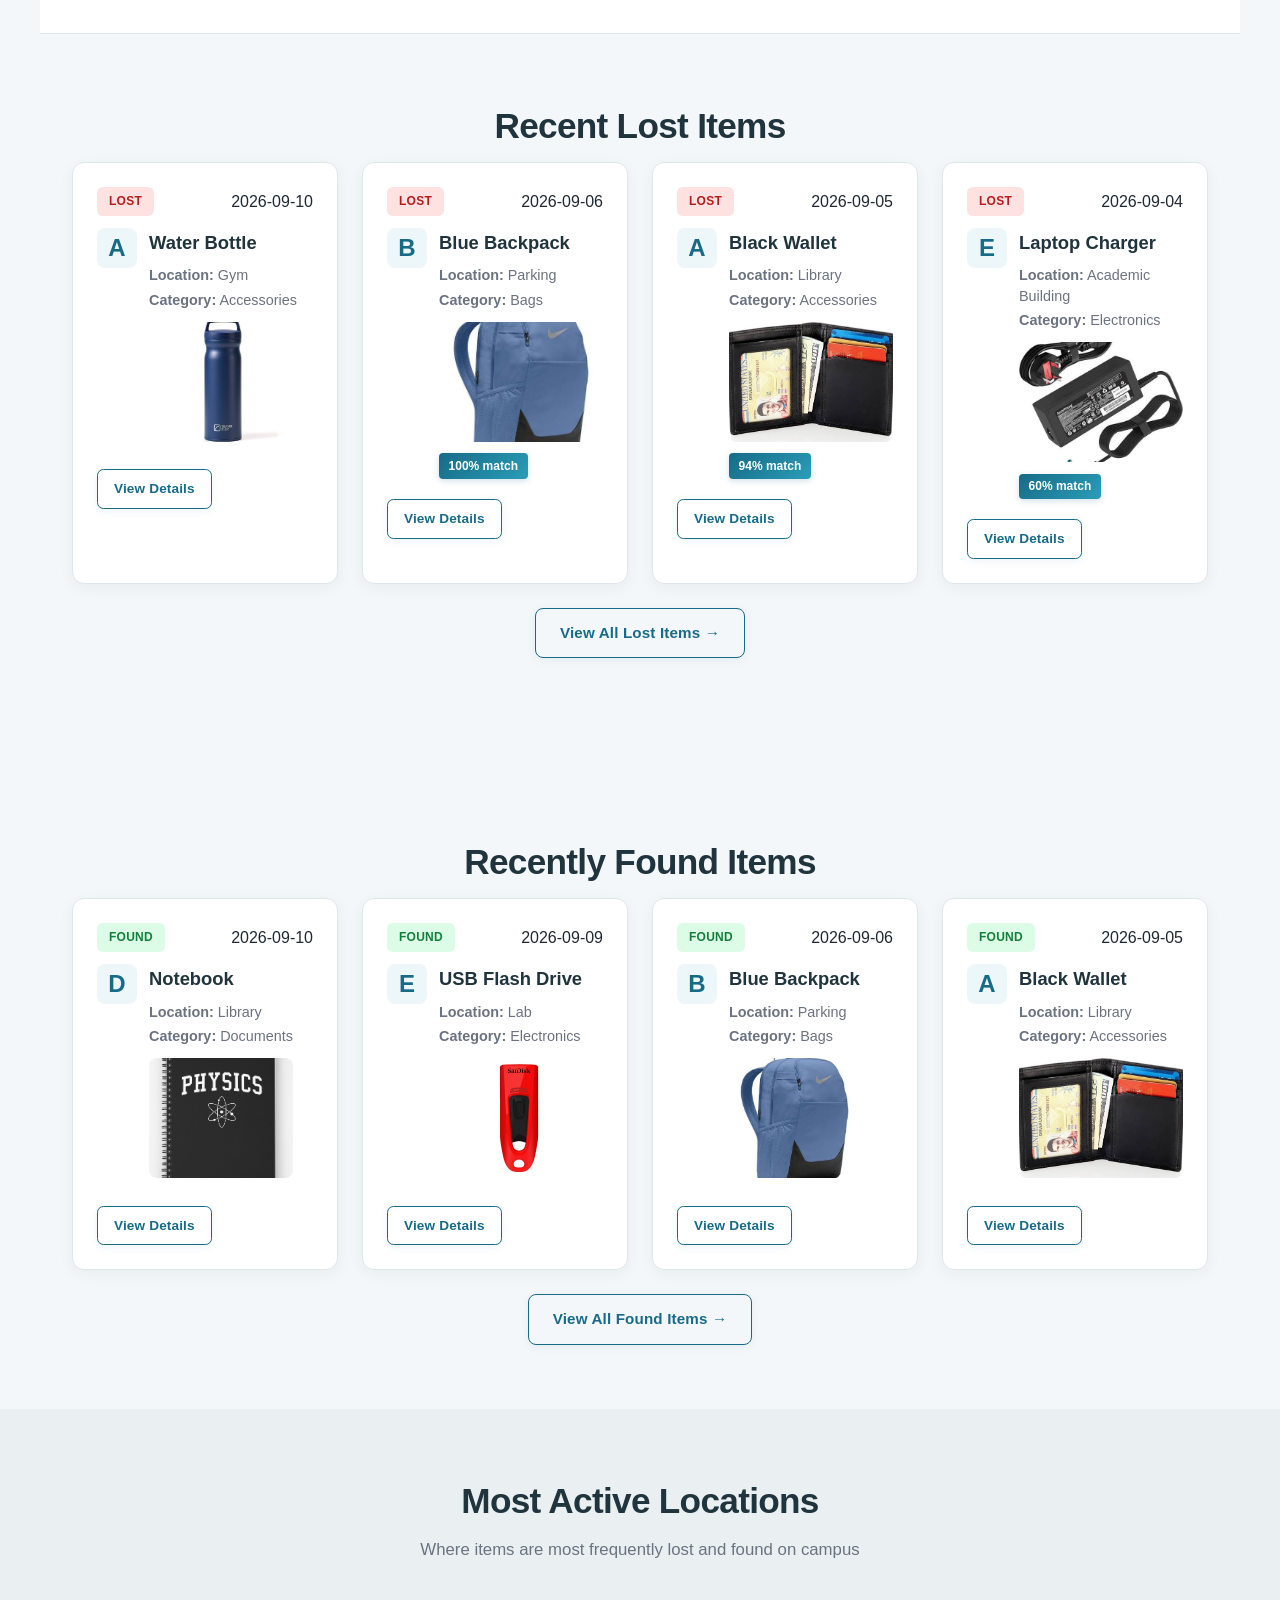
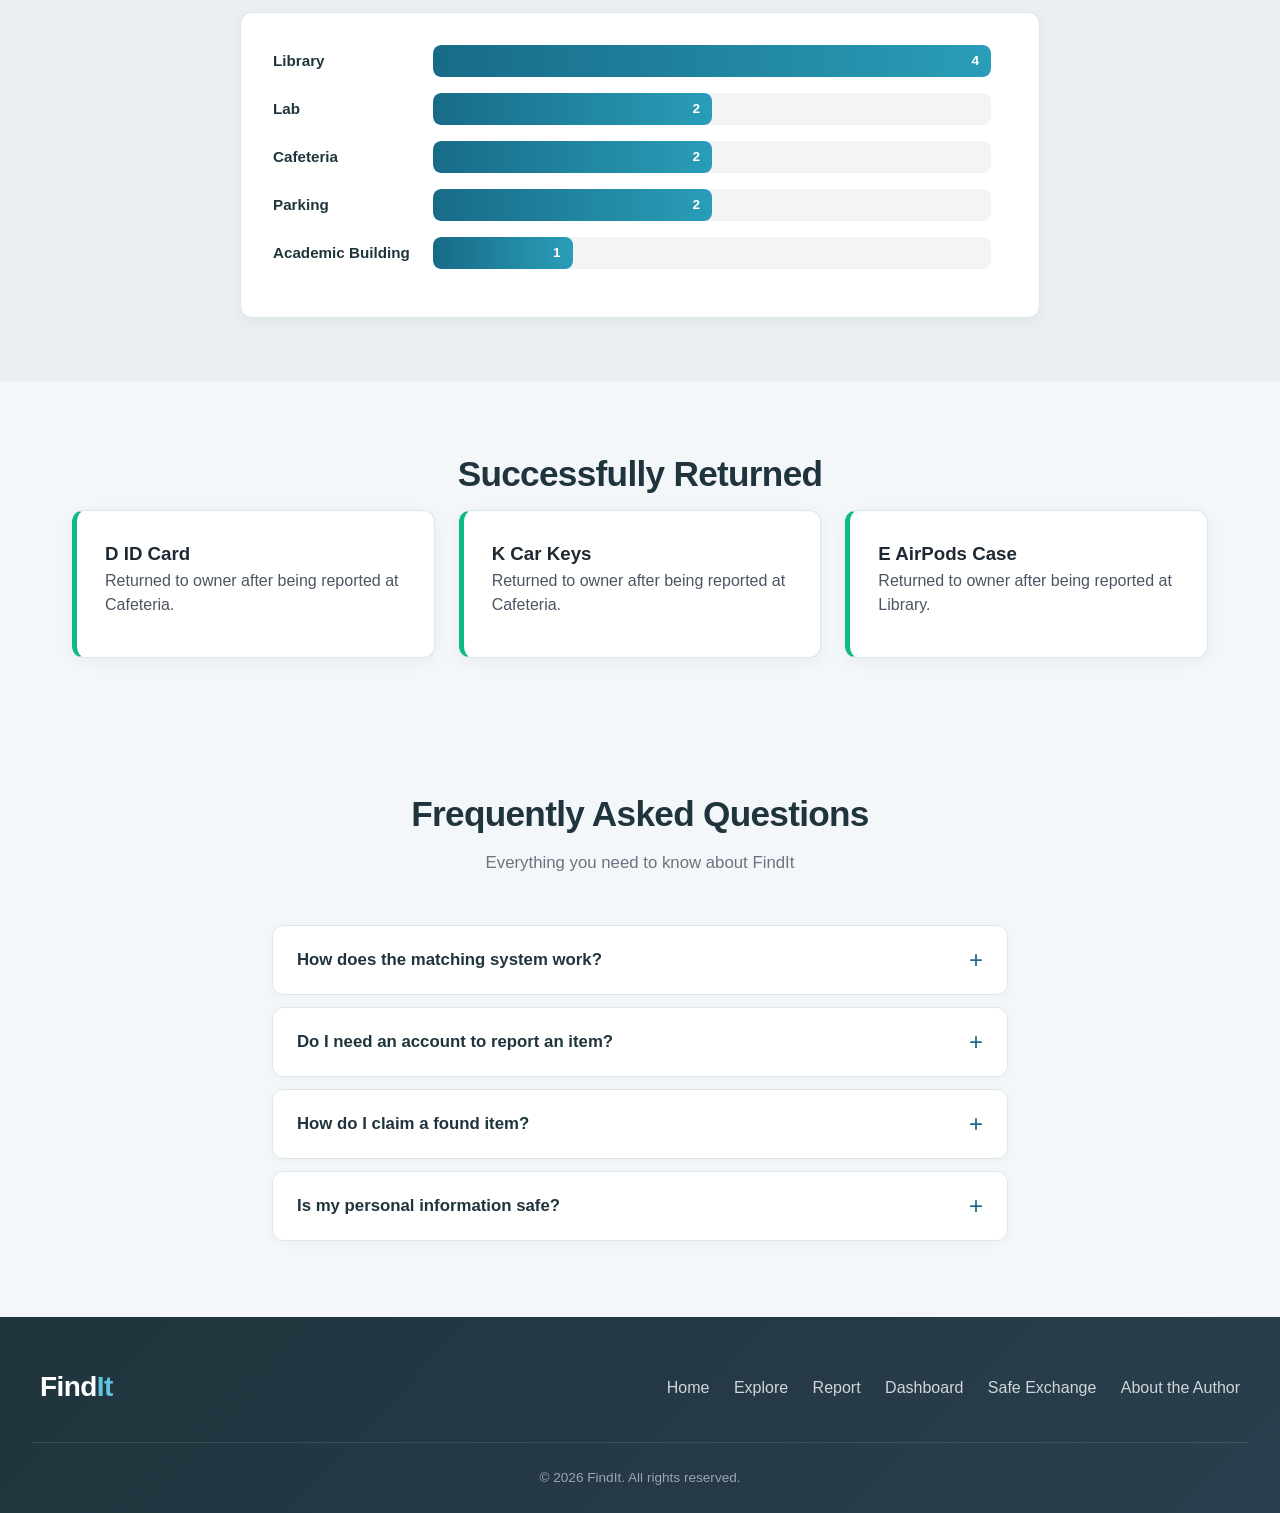
==== commit 1092fb6e: "more updates to the data.js file, adding photos for lost and found items." ====
--- a/index.html
+++ b/index.html
@@ -124,7 +124,14 @@
     <footer class="footer">
         <div class="footer-content">
             <div class="footer-brand"><span>Find<span class="brand-accent">It</span></span></div>
-            <div class="footer-links"><a href="index.html">Home</a><a href="explore.html">Explore</a><a href="report.html">Report</a><a href="dashboard.html">Dashboard</a><a href="safe-exchange.html">Safe Exchange</a></div>
+            <div class="footer-links">
+                <a href="index.html">Home</a>
+                <a href="explore.html">Explore</a>
+                <a href="report.html">Report</a>
+                <a href="dashboard.html">Dashboard</a>
+                <a href="safe-exchange.html">Safe Exchange</a>
+                <a href="https://abidhasan27.me" target="_blank" class="author-link">About the Author</a>
+            </div>
         </div>
         <div class="footer-bottom"><p>© 2026 FindIt. All rights reserved.</p></div>
     </footer>
--- a/css/style.css
+++ b/css/style.css
@@ -1450,4 +1450,349 @@
   color: #6b7280;
   font-size: 0.95rem;
   line-height: 1.6;
+
+
+/* ===== VISUAL ENHANCEMENTS ===== */
+
+/* Smooth Scrolling */
+html {
+  scroll-behavior: smooth;
+}
+
+/* Better Typography */
+h1, h2, h3, h4, h5, h6 {
+  font-weight: 700;
+  line-height: 1.3;
+  letter-spacing: -0.02em;
+  color: #20343d;
+}
+
+h1 { font-size: 2.5rem; }
+h2 { font-size: 2rem; }
+h3 { font-size: 1.5rem; }
+
+/* Card Enhancements */
+.exchange-card,
+.step-card,
+.item-card,
+.dashboard-item,
+.auth-card,
+.modal {
+  background: #ffffff;
+  border-radius: 0.75rem;
+  box-shadow: 0 2px 8px rgba(31, 41, 51, 0.06);
+  transition: box-shadow 0.3s ease, transform 0.3s ease;
+}
+
+.exchange-card:hover,
+.step-card:hover,
+.item-card:hover {
+  box-shadow: 0 8px 24px rgba(31, 41, 51, 0.12);
+  transform: translateY(-2px);
+}
+
+/* Hero Section Enhancement */
+.hero {
+  background: linear-gradient(135deg, #176b87 0%, #2a9d8f 100%);
+  color: white;
+  padding: 5rem 2rem;
+  text-align: center;
+  position: relative;
+  overflow: hidden;
+}
+
+.hero::before {
+  content: '';
+  position: absolute;
+  top: 0;
+  left: 0;
+  right: 0;
+  bottom: 0;
+  background: url("data:image/svg+xml,%3Csvg width='60' height='60' viewBox='0 0 60 60' xmlns='http://www.w3.org/2000/svg'%3E%3Cg fill='none' fill-rule='evenodd'%3E%3Cg fill='%23ffffff' fill-opacity='0.05'%3E%3Cpath d='M36 34v-4h-2v4h-4v2h4v4h2v-4h4v-2h-4zm0-30V0h-2v4h-4v2h4v4h2V6h4V4h-4zM6 34v-4H4v4H0v2h4v4h2v-4h4v-2H6zM6 4V0H4v4H0v2h4v4h2V6h4V4H6z'/%3E%3C/g%3E%3C/g%3E%3C/svg%3E");
+  opacity: 0.5;
+}
+
+.hero-content {
+  position: relative;
+  z-index: 1;
+}
+
+.hero-title {
+  color: white;
+  font-size: 3rem;
+  font-weight: 800;
+  margin-bottom: 1rem;
+}
+
+.hero-highlight {
+  color: #ffd166;
+}
+
+.hero-subtitle {
+  font-size: 1.25rem;
+  opacity: 0.95;
+  max-width: 600px;
+  margin: 0 auto 2rem;
+}
+
+/* Footer Enhancements */
+.footer {
+  background: #20343d;
+  color: #ffffff;
+  padding: 2rem 0 0;
+  margin-top: 4rem;
+}
+
+.footer-content {
+  max-width: 1200px;
+  margin: 0 auto;
+  padding: 0 2rem;
+  display: flex;
+  justify-content: space-between;
+  align-items: center;
+  flex-wrap: wrap;
+  gap: 1rem;
+}
+
+.footer-brand {
+  font-size: 1.25rem;
+  font-weight: 700;
+}
+
+.footer-brand .brand-accent {
+  color: #2a9d8f;
+}
+
+.footer-links {
+  display: flex;
+  gap: 1.5rem;
+  flex-wrap: wrap;
+}
+
+.footer-links a {
+  color: #b0c4d0;
+  font-weight: 500;
+  padding: 0.5rem 0;
+  border-bottom: 2px solid transparent;
+  transition: all 0.2s ease;
+}
+
+.footer-links a:hover {
+  color: #ffffff;
+  border-bottom-color: #2a9d8f;
+}
+
+.footer-bottom {
+  background: #1a2a32;
+  padding: 1rem 2rem;
+  text-align: center;
+  margin-top: 2rem;
+}
+
+.footer-bottom p {
+  color: #8fa3ad;
+  font-size: 0.9rem;
+}
+
+/* About Author Link */
+.author-link {
+  color: #2a9d8f !important;
+  font-weight: 600;
+  padding: 0.5rem 1rem;
+  border: 1.5px solid #2a9d8f;
+  border-radius: 0.5rem;
+  transition: all 0.25s ease;
+  display: inline-block;
+}
+
+.author-link:hover {
+  background: #2a9d8f;
+  color: white !important;
+  border-color: #2a9d8f;
+  transform: translateY(-2px);
+  box-shadow: 0 4px 12px rgba(42, 157, 143, 0.3);
+}
+
+/* Image Placeholder Enhancement */
+.photo-preview:not(.visible) {
+  background: linear-gradient(135deg, #f3f4f6 0%, #e5e7eb 100%);
+  border: 2px dashed #9ca3af;
+  min-height: 120px;
+  max-width: 250px;
+  max-height: 180px;
+  border-radius: 0.75rem;
+  display: flex;
+  align-items: center;
+  justify-content: center;
+  color: #6b7280;
+  font-size: 0.9rem;
+  font-style: italic;
+}
+
+/* Form Enhancements */
+.form-group {
+  margin-bottom: 1.5rem;
+}
+
+.form-group label {
+  display: block;
+  font-weight: 600;
+  margin-bottom: 0.5rem;
+  color: #20343d;
+}
+
+.form-group input,
+.form-group select,
+.form-group textarea {
+  width: 100%;
+  padding: 0.75rem 1rem;
+  border: 1.5px solid #dde6eb;
+  border-radius: 0.5rem;
+  font-size: 1rem;
+  transition: all 0.2s ease;
+  background: #ffffff;
+}
+
+.form-group input:focus,
+.form-group select:focus,
+.form-group textarea:focus {
+  border-color: #176b87;
+  box-shadow: 0 0 0 3px rgba(23, 107, 135, 0.1);
+}
+
+.form-error {
+  color: #dc2626;
+  font-size: 0.875rem;
+  margin-top: 0.25rem;
+  display: block;
+}
+
+/* Empty State Enhancement */
+.empty-state {
+  text-align: center;
+  padding: 3rem 2rem;
+  color: #6b7280;
+}
+
+.empty-state p {
+  margin-bottom: 1rem;
+  font-size: 1.1rem;
+}
+
+/* Responsive Adjustments */
+@media (max-width: 768px) {
+  h1 { font-size: 2rem; }
+  h2 { font-size: 1.5rem; }
+  h3 { font-size: 1.25rem; }
+  
+  .hero {
+    padding: 3rem 1rem;
+  }
+  
+  .hero-title {
+    font-size: 2rem;
+  }
+  
+  .footer-content {
+    flex-direction: column;
+    text-align: center;
+  }
+  
+  .footer-links {
+    justify-content: center;
+  }
+  
+  .nav-container {
+    flex-wrap: wrap;
+    padding: 0.75rem 1rem;
+  }
+  
+  .nav-links {
+    order: 3;
+    width: 100%;
+    flex-direction: column;
+    display: none;
+  }
+  
+  .nav-links.active {
+    display: flex;
+  }
+  
+  .nav-auth {
+    display: flex;
+    gap: 0.5rem;
+  }
+}
+
+/* Loading States */
+.loading-placeholder {
+  text-align: center;
+  padding: 2rem;
+  color: #6b7280;
+  font-style: italic;
+}
+
+/* Toast Container */
+.toast-container {
+  position: fixed;
+  bottom: 2rem;
+  right: 2rem;
+  z-index: 1000;
+  display: flex;
+  flex-direction: column;
+  gap: 0.5rem;
+}
+
+.toast {
+  background: #20343d;
+  color: white;
+  padding: 1rem 1.5rem;
+  border-radius: 0.5rem;
+  box-shadow: 0 4px 12px rgba(0, 0, 0, 0.15);
+  animation: slideIn 0.3s ease;
+  font-weight: 500;
+}
+
+@keyframes slideIn {
+  from {
+    opacity: 0;
+    transform: translateX(100%);
+  }
+  to {
+    opacity: 1;
+    transform: translateX(0);
+  }
+}
+
+/* Auth Modal Enhancement */
+.auth-modal {
+  max-width: 420px;
+  padding: 2rem;
+}
+
+.auth-modal h2 {
+  text-align: center;
+  margin-bottom: 0.5rem;
+}
+
+.modal-subtitle {
+  text-align: center;
+  color: #6b7280;
+  margin-bottom: 1.5rem;
+}
+
+.auth-toggle {
+  text-align: center;
+  margin-top: 1rem;
+  color: #6b7280;
+}
+
+.auth-toggle a {
+  color: #176b87;
+  font-weight: 600;
+}
+
+.auth-toggle a:hover {
+  text-decoration: underline;
+}
 }
